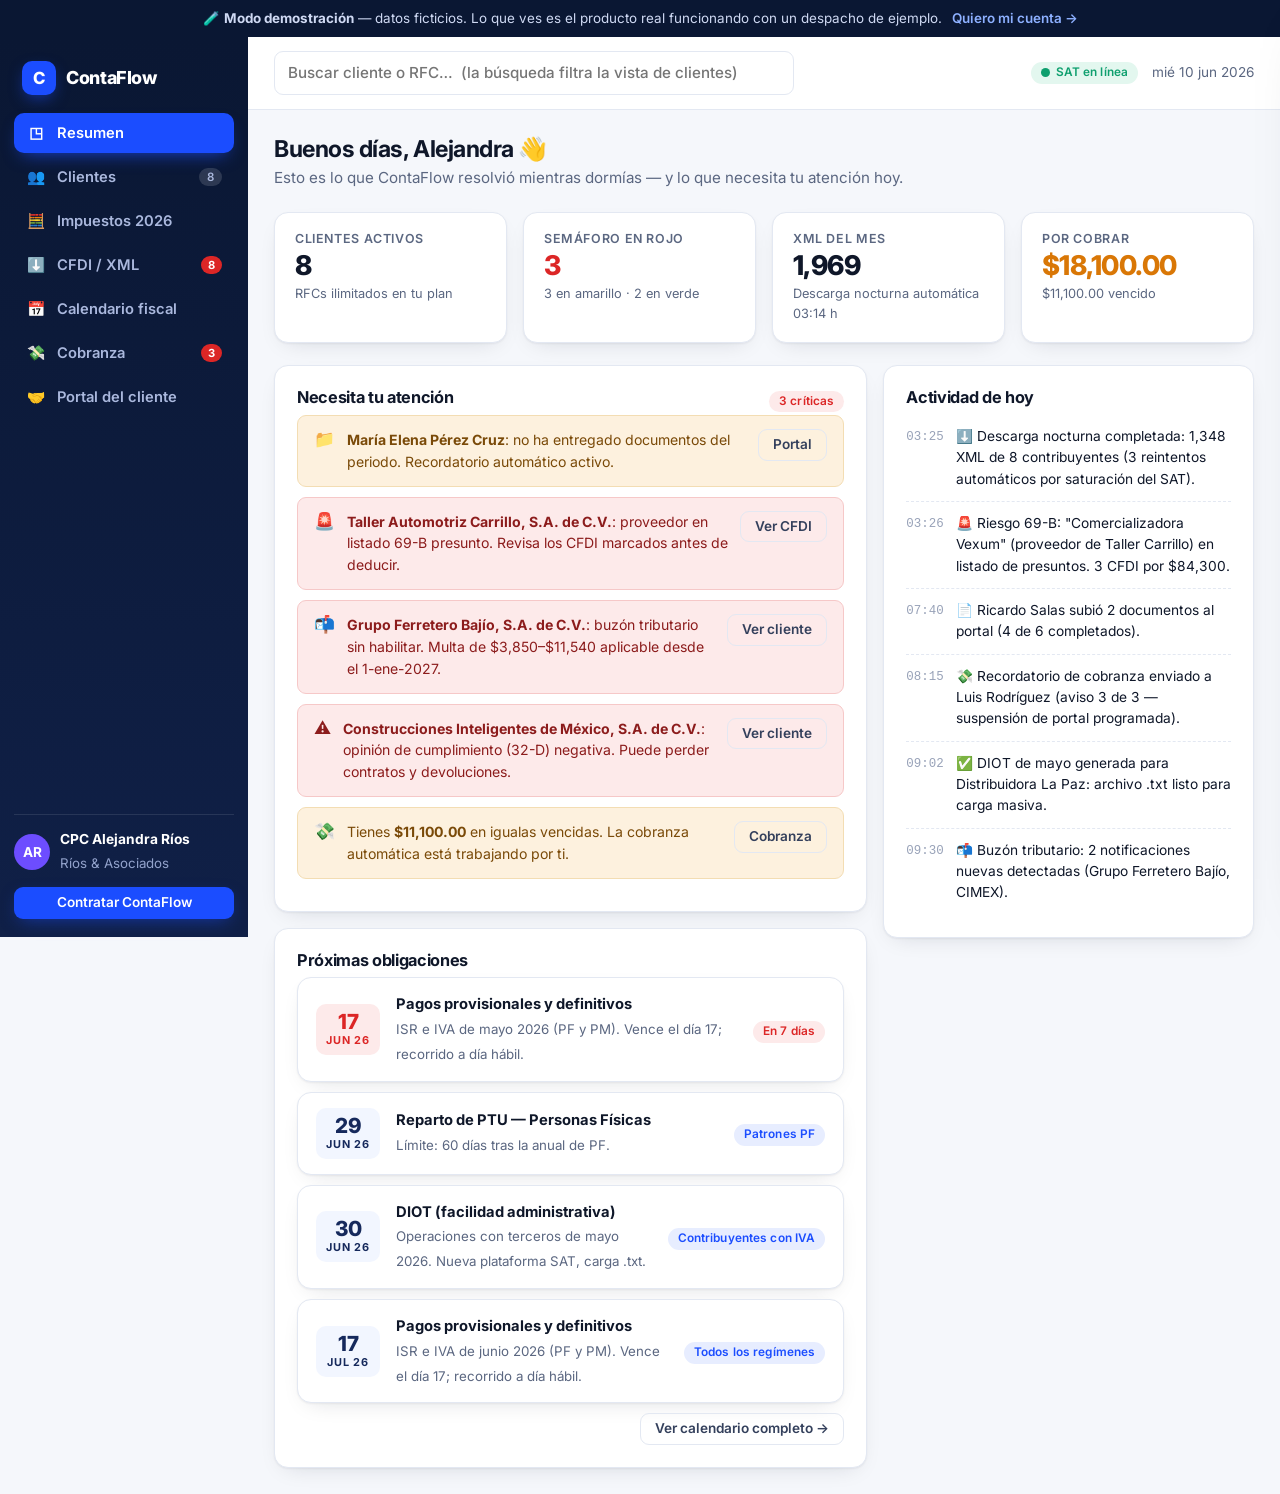
==== app.html @ 43b1e47c "ContaFlow: landing de venta + demo funcional del panel para despachos contables MX Investigación de " ====
<!DOCTYPE html>
<html lang="es-MX">
<head>
  <meta charset="UTF-8" />
  <meta name="viewport" content="width=device-width, initial-scale=1.0" />
  <title>ContaFlow — Panel del despacho (demo)</title>
  <meta name="description" content="Demo funcional del panel ContaFlow: semáforo fiscal multi-cliente, calculadora de impuestos 2026, monitor de CFDI, calendario fiscal y cobranza automática." />
  <link rel="preconnect" href="https://fonts.googleapis.com" />
  <link rel="preconnect" href="https://fonts.gstatic.com" crossorigin />
  <link href="https://fonts.googleapis.com/css2?family=Inter:wght@400;500;600;700;800&display=swap" rel="stylesheet" />
  <link rel="stylesheet" href="assets/css/base.css" />
  <link rel="stylesheet" href="assets/css/app.css" />
  <link rel="icon" href="data:image/svg+xml,<svg xmlns='http://www.w3.org/2000/svg' viewBox='0 0 100 100'><text y='0.9em' font-size='90'>📊</text></svg>" />
</head>
<body class="app-body">

  <div class="demo-banner">
    🧪 <strong>Modo demostración</strong> — datos ficticios. Lo que ves es el producto real funcionando con un despacho de ejemplo.
    <a href="index.html#precios">Quiero mi cuenta →</a>
  </div>

  <div class="app-shell">
    <!-- ============================ SIDEBAR ============================ -->
    <aside class="sidebar" id="sidebar">
      <a class="brand" href="index.html">
        <span class="brand-mark">C</span>
        <span class="brand-name">ContaFlow</span>
      </a>

      <nav class="side-nav" id="sideNav">
        <button class="nav-item active" data-view="resumen"><span class="nav-ico">◳</span> Resumen</button>
        <button class="nav-item" data-view="clientes"><span class="nav-ico">👥</span> Clientes <span class="nav-count" id="navClientes"></span></button>
        <button class="nav-item" data-view="impuestos"><span class="nav-ico">🧮</span> Impuestos 2026</button>
        <button class="nav-item" data-view="cfdi"><span class="nav-ico">⬇️</span> CFDI / XML <span class="nav-alert" id="navCfdiAlert"></span></button>
        <button class="nav-item" data-view="calendario"><span class="nav-ico">📅</span> Calendario fiscal</button>
        <button class="nav-item" data-view="cobranza"><span class="nav-ico">💸</span> Cobranza <span class="nav-alert" id="navCobranzaAlert"></span></button>
        <button class="nav-item" data-view="portal"><span class="nav-ico">🤝</span> Portal del cliente</button>
      </nav>

      <div class="side-foot">
        <div class="user-chip">
          <div class="avatar">AR</div>
          <div>
            <div class="strong" style="font-size:.86rem">CPC Alejandra Ríos</div>
            <small>Ríos &amp; Asociados</small>
          </div>
        </div>
        <a class="btn btn-primary btn-sm w100" href="index.html#precios" style="margin-top:12px">Contratar ContaFlow</a>
      </div>
    </aside>

    <!-- ============================ MAIN =============================== -->
    <div class="main-col">
      <header class="topbar">
        <button class="hamburger" id="hamburger" aria-label="Abrir menú">☰</button>
        <div class="search-wrap">
          <input class="input" id="globalSearch" type="search" placeholder="Buscar cliente o RFC…  (la búsqueda filtra la vista de clientes)" />
        </div>
        <div class="topbar-right">
          <span class="badge badge-ok"><span class="dot dot-ok"></span> SAT en línea</span>
          <span class="muted" style="font-size:.85rem">mié 10 jun 2026</span>
        </div>
      </header>

      <main class="view-host" id="viewHost">
        <!-- Las vistas se renderizan aquí con JS -->
      </main>
    </div>
  </div>

  <!-- ====================== MODAL: cliente nuevo/editar ================= -->
  <div class="overlay" id="overlay"></div>

  <div class="modal" id="clientModal" role="dialog" aria-modal="true" aria-labelledby="clientModalTitle">
    <div class="modal-head">
      <h3 id="clientModalTitle">Nuevo cliente</h3>
      <button class="x-btn" data-close>✕</button>
    </div>
    <form id="clientForm" novalidate>
      <input type="hidden" id="cId" />
      <label class="field"><span class="lbl">Nombre o razón social</span>
        <input class="input" id="cNombre" required placeholder="Ej. Comercial Pacífico, S.A. de C.V." />
      </label>
      <label class="field"><span class="lbl">RFC</span>
        <input class="input mono" id="cRfc" maxlength="13" placeholder="Ej. CPA200101AB1" style="text-transform:uppercase" />
        <span class="hint" id="rfcHint">Validamos estructura y fecha en tiempo real.</span>
      </label>
      <div class="grid" style="grid-template-columns:1fr 1fr">
        <label class="field"><span class="lbl">Régimen fiscal</span>
          <select class="input" id="cRegimen">
            <option>General de Ley PM</option>
            <option>RESICO PF</option>
            <option>RESICO PM</option>
            <option>Actividad Empresarial y Profesional</option>
            <option>Sueldos y salarios</option>
            <option>Arrendamiento</option>
            <option>Plataformas tecnológicas</option>
          </select>
        </label>
        <label class="field"><span class="lbl">Iguala mensual (MXN)</span>
          <input class="input" id="cIguala" type="number" min="0" step="100" value="2000" />
        </label>
      </div>
      <div class="grid" style="grid-template-columns:1fr 1fr">
        <label class="field"><span class="lbl">Correo</span>
          <input class="input" id="cEmail" type="email" placeholder="contacto@cliente.mx" />
        </label>
        <label class="field"><span class="lbl">Teléfono / WhatsApp</span>
          <input class="input" id="cTel" placeholder="55 0000 0000" />
        </label>
      </div>
      <div class="flex between" style="margin-top:6px">
        <small class="muted">Al guardar se programa la descarga de XML y los recordatorios.</small>
        <div class="flex">
          <button type="button" class="btn btn-ghost btn-sm" data-close>Cancelar</button>
          <button type="submit" class="btn btn-primary btn-sm">Guardar cliente</button>
        </div>
      </div>
    </form>
  </div>

  <!-- ====================== DRAWER: detalle de cliente ================== -->
  <aside class="drawer" id="clientDrawer" aria-label="Detalle del cliente"></aside>

  <div id="toasts" aria-live="polite"></div>

  <script src="assets/js/fiscal.js"></script>
  <script src="assets/js/data.js"></script>
  <script src="assets/js/app.js"></script>
</body>
</html>
---- assets/css/base.css ----
/* =========================================================================
   ContaFlow — Base: tokens, reset y componentes compartidos
   ========================================================================= */
:root {
  --navy-900: #0a1733;
  --navy-800: #102047;
  --navy-700: #16295c;
  --blue-600: #1b4dff;
  --blue-500: #2e62ff;
  --blue-100: #e7edff;
  --blue-50: #f2f6ff;
  --ink-900: #0f1729;
  --ink-700: #34405c;
  --ink-500: #5b6781;
  --ink-300: #98a2b8;
  --line: #e3e8f2;
  --bg: #f5f7fb;
  --card: #ffffff;
  --ok: #0e9f6e;
  --ok-bg: #e3f7ef;
  --warn: #d97706;
  --warn-bg: #fdf1de;
  --bad: #dc2626;
  --bad-bg: #fdeaea;
  --muted-bg: #eef1f7;
  --violet: #6d4dff;
  --radius: 14px;
  --radius-sm: 9px;
  --shadow: 0 1px 2px rgba(15, 23, 41, 0.05), 0 8px 24px -12px rgba(15, 23, 41, 0.18);
  --shadow-lg: 0 24px 60px -24px rgba(10, 23, 51, 0.35);
  --font: 'Inter', -apple-system, BlinkMacSystemFont, 'Segoe UI', Roboto,
    'Helvetica Neue', Arial, sans-serif;
  --mono: 'SFMono-Regular', ui-monospace, 'Cascadia Mono', Consolas, monospace;
}

*, *::before, *::after { box-sizing: border-box; }
html { scroll-behavior: smooth; }
body {
  margin: 0;
  font-family: var(--font);
  color: var(--ink-900);
  background: var(--bg);
  line-height: 1.55;
  -webkit-font-smoothing: antialiased;
  text-rendering: optimizeLegibility;
}
img { max-width: 100%; display: block; }
a { color: var(--blue-600); text-decoration: none; }
a:hover { text-decoration: underline; }
h1, h2, h3, h4 { line-height: 1.15; margin: 0 0 0.5em; letter-spacing: -0.02em; }
p { margin: 0 0 1em; }
small { color: var(--ink-500); }

/* ----------------------------- Botones --------------------------------- */
.btn {
  display: inline-flex;
  align-items: center;
  justify-content: center;
  gap: 8px;
  font: 600 0.95rem/1 var(--font);
  padding: 12px 20px;
  border-radius: var(--radius-sm);
  border: 1px solid transparent;
  cursor: pointer;
  transition: transform 0.06s ease, box-shadow 0.15s ease, background 0.15s ease;
  white-space: nowrap;
}
.btn:active { transform: translateY(1px); }
.btn-primary { background: var(--blue-600); color: #fff; box-shadow: 0 6px 18px -6px rgba(27, 77, 255, 0.55); }
.btn-primary:hover { background: var(--blue-500); text-decoration: none; }
.btn-dark { background: var(--navy-900); color: #fff; }
.btn-dark:hover { background: var(--navy-700); text-decoration: none; }
.btn-ghost { background: transparent; color: var(--ink-700); border-color: var(--line); }
.btn-ghost:hover { border-color: var(--ink-300); background: #fff; text-decoration: none; }
.btn-light { background: #fff; color: var(--navy-900); }
.btn-light:hover { text-decoration: none; background: var(--blue-50); }
.btn-sm { padding: 8px 14px; font-size: 0.85rem; }
.btn-danger { background: var(--bad); color: #fff; }
.btn[disabled] { opacity: 0.55; cursor: not-allowed; }

/* ----------------------------- Badges ----------------------------------- */
.badge {
  display: inline-flex;
  align-items: center;
  gap: 6px;
  font: 600 0.74rem/1 var(--font);
  padding: 5px 10px;
  border-radius: 999px;
  letter-spacing: 0.01em;
}
.badge-ok { background: var(--ok-bg); color: var(--ok); }
.badge-warn { background: var(--warn-bg); color: var(--warn); }
.badge-bad { background: var(--bad-bg); color: var(--bad); }
.badge-muted { background: var(--muted-bg); color: var(--ink-500); }
.badge-blue { background: var(--blue-100); color: var(--blue-600); }
.badge-violet { background: #efeaff; color: var(--violet); }

.dot { width: 9px; height: 9px; border-radius: 50%; display: inline-block; flex: none; }
.dot-ok { background: var(--ok); }
.dot-warn { background: var(--warn); }
.dot-bad { background: var(--bad); }
.dot-muted { background: var(--ink-300); }

/* ----------------------------- Tarjetas --------------------------------- */
.card {
  background: var(--card);
  border: 1px solid var(--line);
  border-radius: var(--radius);
  box-shadow: var(--shadow);
}
.card-pad { padding: 22px; }
.card h3 { font-size: 1.02rem; }

/* ----------------------------- Formularios ------------------------------ */
label.field { display: block; font: 600 0.82rem/1.3 var(--font); color: var(--ink-700); margin-bottom: 14px; }
label.field span.lbl { display: block; margin-bottom: 6px; }
.input, select.input, textarea.input {
  width: 100%;
  font: 500 0.95rem/1.3 var(--font);
  color: var(--ink-900);
  background: #fff;
  border: 1px solid var(--line);
  border-radius: var(--radius-sm);
  padding: 11px 13px;
  outline: none;
  transition: border 0.15s, box-shadow 0.15s;
}
.input:focus { border-color: var(--blue-600); box-shadow: 0 0 0 3px rgba(27, 77, 255, 0.14); }
.input.invalid { border-color: var(--bad); box-shadow: 0 0 0 3px rgba(220, 38, 38, 0.12); }
.hint { font: 500 0.78rem/1.4 var(--font); color: var(--ink-500); margin-top: 5px; }
.hint.error { color: var(--bad); }

/* ----------------------------- Tablas ----------------------------------- */
.table-wrap { overflow-x: auto; border-radius: var(--radius); }
table.tbl { width: 100%; border-collapse: collapse; font-size: 0.9rem; background: #fff; }
table.tbl th {
  text-align: left;
  font: 700 0.72rem/1.2 var(--font);
  text-transform: uppercase;
  letter-spacing: 0.06em;
  color: var(--ink-500);
  padding: 12px 14px;
  border-bottom: 1px solid var(--line);
  background: #fafbfe;
  white-space: nowrap;
}
table.tbl td { padding: 13px 14px; border-bottom: 1px solid var(--line); vertical-align: middle; }
table.tbl tr:last-child td { border-bottom: none; }
table.tbl tbody tr { transition: background 0.1s; }
table.tbl tbody tr:hover { background: var(--blue-50); }
.num { text-align: right; font-variant-numeric: tabular-nums; }

/* ----------------------------- Modal / Drawer --------------------------- */
.overlay {
  position: fixed; inset: 0; background: rgba(10, 23, 51, 0.45);
  backdrop-filter: blur(2px); z-index: 90; display: none;
}
.overlay.open { display: block; }
.modal {
  position: fixed; z-index: 100; top: 50%; left: 50%;
  transform: translate(-50%, -50%);
  width: min(560px, calc(100vw - 32px));
  max-height: min(86vh, 760px); overflow: auto;
  background: #fff; border-radius: var(--radius); box-shadow: var(--shadow-lg);
  padding: 26px; display: none;
}
.modal.open { display: block; }
.drawer {
  position: fixed; z-index: 100; top: 0; right: 0; bottom: 0;
  width: min(480px, 92vw); background: #fff; box-shadow: var(--shadow-lg);
  transform: translateX(105%); transition: transform 0.22s ease;
  overflow-y: auto; padding: 26px;
}
.drawer.open { transform: translateX(0); }
.modal-head { display: flex; justify-content: space-between; align-items: start; margin-bottom: 14px; }
.x-btn {
  border: none; background: var(--muted-bg); color: var(--ink-700);
  width: 32px; height: 32px; border-radius: 8px; font-size: 1rem;
  cursor: pointer; line-height: 1;
}
.x-btn:hover { background: var(--line); }

/* ----------------------------- Toast ------------------------------------ */
#toasts { position: fixed; bottom: 20px; right: 20px; z-index: 200; display: flex; flex-direction: column; gap: 10px; }
.toast {
  background: var(--navy-900); color: #fff; padding: 13px 18px;
  border-radius: var(--radius-sm); box-shadow: var(--shadow-lg);
  font: 500 0.88rem/1.4 var(--font); max-width: 380px;
  animation: toastIn 0.25s ease;
}
.toast.ok { border-left: 4px solid var(--ok); }
.toast.warn { border-left: 4px solid var(--warn); }
@keyframes toastIn { from { opacity: 0; transform: translateY(8px); } to { opacity: 1; transform: none; } }

/* ----------------------------- Utilidades ------------------------------- */
.flex { display: flex; gap: 12px; align-items: center; }
.between { justify-content: space-between; }
.wrap { flex-wrap: wrap; }
.grid { display: grid; gap: 16px; }
.mt0 { margin-top: 0; } .mb0 { margin-bottom: 0; }
.muted { color: var(--ink-500); }
.strong { font-weight: 700; }
.mono { font-family: var(--mono); font-size: 0.86em; }
.right { text-align: right; }
.center { text-align: center; }
.w100 { width: 100%; }
.clickable { cursor: pointer; }
.sr-only {
  position: absolute; width: 1px; height: 1px; padding: 0; margin: -1px;
  overflow: hidden; clip: rect(0 0 0 0); white-space: nowrap; border: 0;
}
---- assets/css/app.css ----
/* =========================================================================
   ContaFlow — Estilos del panel (app.html)
   ========================================================================= */

.app-body { background: var(--bg); }

.demo-banner {
  background: var(--navy-900);
  color: #cfd9f3;
  font-size: 0.84rem;
  text-align: center;
  padding: 8px 14px;
}
.demo-banner a { color: #8db0ff; font-weight: 600; margin-left: 6px; }

/* ------------------------------ Shell ----------------------------------- */
.app-shell { display: flex; min-height: calc(100vh - 37px); }

.sidebar {
  width: 248px;
  flex: none;
  background: linear-gradient(180deg, var(--navy-900), var(--navy-800));
  color: #c8d3ee;
  display: flex;
  flex-direction: column;
  padding: 18px 14px;
  position: sticky;
  top: 0;
  height: calc(100vh - 0px);
}
.brand { display: flex; align-items: center; gap: 10px; padding: 6px 8px 18px; }
.brand:hover { text-decoration: none; }
.brand-mark {
  width: 34px; height: 34px; border-radius: 10px;
  background: var(--blue-600); color: #fff;
  display: grid; place-items: center;
  font: 800 1.05rem var(--font);
  box-shadow: 0 6px 16px -4px rgba(27, 77, 255, 0.6);
}
.brand-name { font: 800 1.12rem var(--font); color: #fff; letter-spacing: -0.02em; }

.side-nav { display: flex; flex-direction: column; gap: 4px; flex: 1; }
.nav-item {
  display: flex; align-items: center; gap: 11px;
  background: none; border: none; cursor: pointer;
  color: #aab8dd; font: 600 0.92rem var(--font);
  padding: 11px 12px; border-radius: 10px; text-align: left;
  transition: background 0.12s, color 0.12s;
  width: 100%;
}
.nav-item:hover { background: rgba(255, 255, 255, 0.06); color: #fff; }
.nav-item.active { background: var(--blue-600); color: #fff; box-shadow: 0 8px 18px -8px rgba(27, 77, 255, 0.8); }
.nav-ico { width: 20px; text-align: center; font-style: normal; }
.nav-count {
  margin-left: auto; background: rgba(255, 255, 255, 0.14);
  font-size: 0.72rem; padding: 2px 8px; border-radius: 999px;
}
.nav-alert {
  margin-left: auto; background: var(--bad); color: #fff;
  font-size: 0.7rem; font-weight: 700; padding: 2px 7px; border-radius: 999px;
}
.nav-alert:empty, .nav-count:empty { display: none; }

.side-foot { border-top: 1px solid rgba(255, 255, 255, 0.1); padding-top: 14px; }
.user-chip { display: flex; gap: 10px; align-items: center; color: #fff; }
.user-chip small { color: #93a3cc; }
.avatar {
  width: 36px; height: 36px; border-radius: 50%;
  background: var(--violet); color: #fff;
  display: grid; place-items: center; font: 700 0.85rem var(--font);
}

/* ------------------------------ Topbar ---------------------------------- */
.main-col { flex: 1; min-width: 0; display: flex; flex-direction: column; }
.topbar {
  display: flex; align-items: center; gap: 16px;
  padding: 14px 26px; background: #fff; border-bottom: 1px solid var(--line);
  position: sticky; top: 0; z-index: 40;
}
.hamburger { display: none; border: none; background: none; font-size: 1.3rem; cursor: pointer; }
.search-wrap { flex: 1; max-width: 520px; }
.topbar-right { margin-left: auto; display: flex; gap: 14px; align-items: center; }

/* ------------------------------ Vistas ---------------------------------- */
.view-host { padding: 26px; max-width: 1240px; width: 100%; margin: 0 auto; }
.view-title { font-size: 1.45rem; margin-bottom: 4px; }
.view-sub { color: var(--ink-500); margin-bottom: 22px; font-size: 0.95rem; }

/* KPIs */
.kpi-grid { display: grid; grid-template-columns: repeat(auto-fit, minmax(210px, 1fr)); gap: 16px; margin-bottom: 22px; }
.kpi { padding: 18px 20px; }
.kpi .kpi-label { font: 600 0.78rem var(--font); color: var(--ink-500); text-transform: uppercase; letter-spacing: 0.05em; }
.kpi .kpi-value { font: 800 1.7rem/1.2 var(--font); letter-spacing: -0.02em; margin: 4px 0 2px; }
.kpi .kpi-foot { font-size: 0.8rem; color: var(--ink-500); }
.kpi.kpi-bad .kpi-value { color: var(--bad); }
.kpi.kpi-ok .kpi-value { color: var(--ok); }
.kpi.kpi-warn .kpi-value { color: var(--warn); }

.two-col { display: grid; grid-template-columns: 1.6fr 1fr; gap: 16px; align-items: start; }
@media (max-width: 980px) { .two-col { grid-template-columns: 1fr; } }

/* Alertas del resumen */
.alert-row {
  display: flex; gap: 12px; align-items: flex-start;
  padding: 13px 16px; border-radius: var(--radius-sm);
  font-size: 0.88rem; margin-bottom: 10px; border: 1px solid;
}
.alert-bad { background: var(--bad-bg); border-color: #f6c8c8; color: #8c1c1c; }
.alert-warn { background: var(--warn-bg); border-color: #f3ddb3; color: #7a4a08; }
.alert-info { background: var(--blue-50); border-color: #ccdaff; color: var(--navy-700); }
.alert-row .a-ico { font-size: 1.05rem; line-height: 1.3; }
.alert-row .btn { margin-left: auto; flex: none; }

/* Feed actividad */
.feed { list-style: none; margin: 0; padding: 0; }
.feed li { display: flex; gap: 12px; padding: 11px 0; border-bottom: 1px dashed var(--line); font-size: 0.86rem; }
.feed li:last-child { border-bottom: none; }
.feed .f-hora { color: var(--ink-300); font-family: var(--mono); font-size: 0.78rem; flex: none; padding-top: 2px; }

/* Semáforo */
.sem-cell { display: inline-flex; align-items: center; gap: 7px; font-size: 0.82rem; font-weight: 600; }

/* Toolbar de vistas */
.toolbar { display: flex; gap: 10px; align-items: center; flex-wrap: wrap; margin-bottom: 16px; }
.toolbar .input { width: auto; }
.chip-filter {
  border: 1px solid var(--line); background: #fff; border-radius: 999px;
  padding: 7px 14px; font: 600 0.82rem var(--font); color: var(--ink-700); cursor: pointer;
}
.chip-filter.active { background: var(--navy-900); border-color: var(--navy-900); color: #fff; }

/* ------------------------------ Calculadora ----------------------------- */
.calc-tabs { display: flex; gap: 8px; flex-wrap: wrap; margin-bottom: 18px; }
.calc-tab {
  border: 1px solid var(--line); background: #fff; cursor: pointer;
  padding: 10px 16px; border-radius: 10px; font: 600 0.88rem var(--font); color: var(--ink-700);
}
.calc-tab.active { background: var(--blue-600); border-color: var(--blue-600); color: #fff; }
.calc-grid { display: grid; grid-template-columns: 1fr 1.1fr; gap: 16px; align-items: start; }
@media (max-width: 900px) { .calc-grid { grid-template-columns: 1fr; } }
.papel { font-size: 0.9rem; }
.papel-row { display: flex; justify-content: space-between; gap: 18px; padding: 8px 2px; border-bottom: 1px dashed var(--line); }
.papel-row:last-child { border-bottom: none; }
.papel-row.total { font-weight: 800; font-size: 1.02rem; border-top: 2px solid var(--ink-900); margin-top: 6px; }
.resultado-hero { background: var(--navy-900); color: #fff; border-radius: var(--radius); padding: 18px 22px; margin-bottom: 14px; }
.resultado-hero .rh-label { color: #9fb0d8; font-size: 0.8rem; text-transform: uppercase; letter-spacing: 0.06em; font-weight: 700; }
.resultado-hero .rh-value { font: 800 2rem/1.2 var(--font); }
.tarifa-mini { font-size: 0.78rem; }
.tarifa-mini td, .tarifa-mini th { padding: 6px 8px; }
.tarifa-mini tr.hit td { background: var(--blue-100); font-weight: 700; }

/* ------------------------------ CFDI ------------------------------------ */
.robot-panel { background: linear-gradient(135deg, var(--navy-900), var(--navy-700)); color: #fff; border-radius: var(--radius); padding: 22px; margin-bottom: 18px; }
.robot-panel h3 { color: #fff; }
.progress-track { background: rgba(255, 255, 255, 0.15); border-radius: 999px; height: 12px; overflow: hidden; margin: 12px 0 8px; }
.progress-bar { background: linear-gradient(90deg, #38bdf8, #4ade80); height: 100%; width: 0%; border-radius: 999px; transition: width 0.18s ease; }
.robot-log {
  background: rgba(0, 0, 0, 0.32); border-radius: 10px; padding: 12px 14px;
  font-family: var(--mono); font-size: 0.76rem; line-height: 1.7; color: #b7e3ff;
  max-height: 150px; overflow-y: auto; margin-top: 10px;
}
.robot-log .ok { color: #6ee7a8; }
.robot-log .warn { color: #fcd34d; }

/* ------------------------------ Calendario ------------------------------ */
.cal-list { display: grid; gap: 10px; }
.cal-item { display: flex; gap: 16px; align-items: center; padding: 15px 18px; }
.cal-date {
  flex: none; width: 64px; text-align: center; border-radius: 10px;
  background: var(--blue-50); color: var(--navy-700); padding: 8px 4px;
}
.cal-date .d { font: 800 1.3rem/1 var(--font); }
.cal-date .m { font: 700 0.68rem var(--font); text-transform: uppercase; letter-spacing: 0.08em; }
.cal-item.past { opacity: 0.45; }
.cal-item.urgent .cal-date { background: var(--bad-bg); color: var(--bad); }

/* ------------------------------ Cobranza -------------------------------- */
.aging-grid { display: grid; grid-template-columns: repeat(auto-fit, minmax(160px, 1fr)); gap: 12px; margin-bottom: 18px; }
.aging-cell { padding: 14px 16px; border-radius: var(--radius-sm); border: 1px solid var(--line); background: #fff; }
.aging-cell .ag-label { font: 600 0.74rem var(--font); color: var(--ink-500); text-transform: uppercase; }
.aging-cell .ag-val { font: 800 1.25rem var(--font); }
.wa-preview {
  background: #e7fbe9; border: 1px solid #bfe8c5; border-radius: 14px 14px 14px 4px;
  padding: 14px 16px; font-size: 0.86rem; max-width: 430px; color: #143a1a;
}
.wa-preview .wa-meta { font-size: 0.7rem; color: #5c8462; text-align: right; margin-top: 6px; }

/* ------------------------------ Portal cliente -------------------------- */
.portal-frame {
  border: 1px solid var(--line); border-radius: var(--radius);
  overflow: hidden; background: #fff; max-width: 760px; margin: 0 auto;
  box-shadow: var(--shadow-lg);
}
.portal-top { background: var(--navy-900); color: #fff; padding: 14px 22px; display: flex; justify-content: space-between; align-items: center; }
.portal-body { padding: 22px; }
.upload-zone {
  border: 2px dashed var(--ink-300); border-radius: var(--radius-sm);
  padding: 26px; text-align: center; color: var(--ink-500);
  cursor: pointer; transition: border-color 0.15s, background 0.15s;
}
.upload-zone:hover, .upload-zone.drag { border-color: var(--blue-600); background: var(--blue-50); color: var(--blue-600); }
.doc-check { list-style: none; padding: 0; margin: 0; }
.doc-check li { display: flex; gap: 10px; align-items: center; padding: 9px 0; border-bottom: 1px dashed var(--line); font-size: 0.9rem; }

/* ------------------------------ Responsive ------------------------------ */
@media (max-width: 860px) {
  .sidebar {
    position: fixed; z-index: 80; left: 0; top: 0; bottom: 0;
    transform: translateX(-105%); transition: transform 0.2s ease; height: 100vh;
  }
  .sidebar.open { transform: none; }
  .hamburger { display: block; }
  .view-host { padding: 18px 14px; }
  .topbar { padding: 12px 14px; }
  .topbar-right .muted { display: none; }
}
@media print {
  .sidebar, .topbar, .demo-banner, .toolbar, .calc-tabs, #toasts { display: none !important; }
  .view-host { padding: 0; max-width: none; }
  body { background: #fff; }
  .card { box-shadow: none; }
}
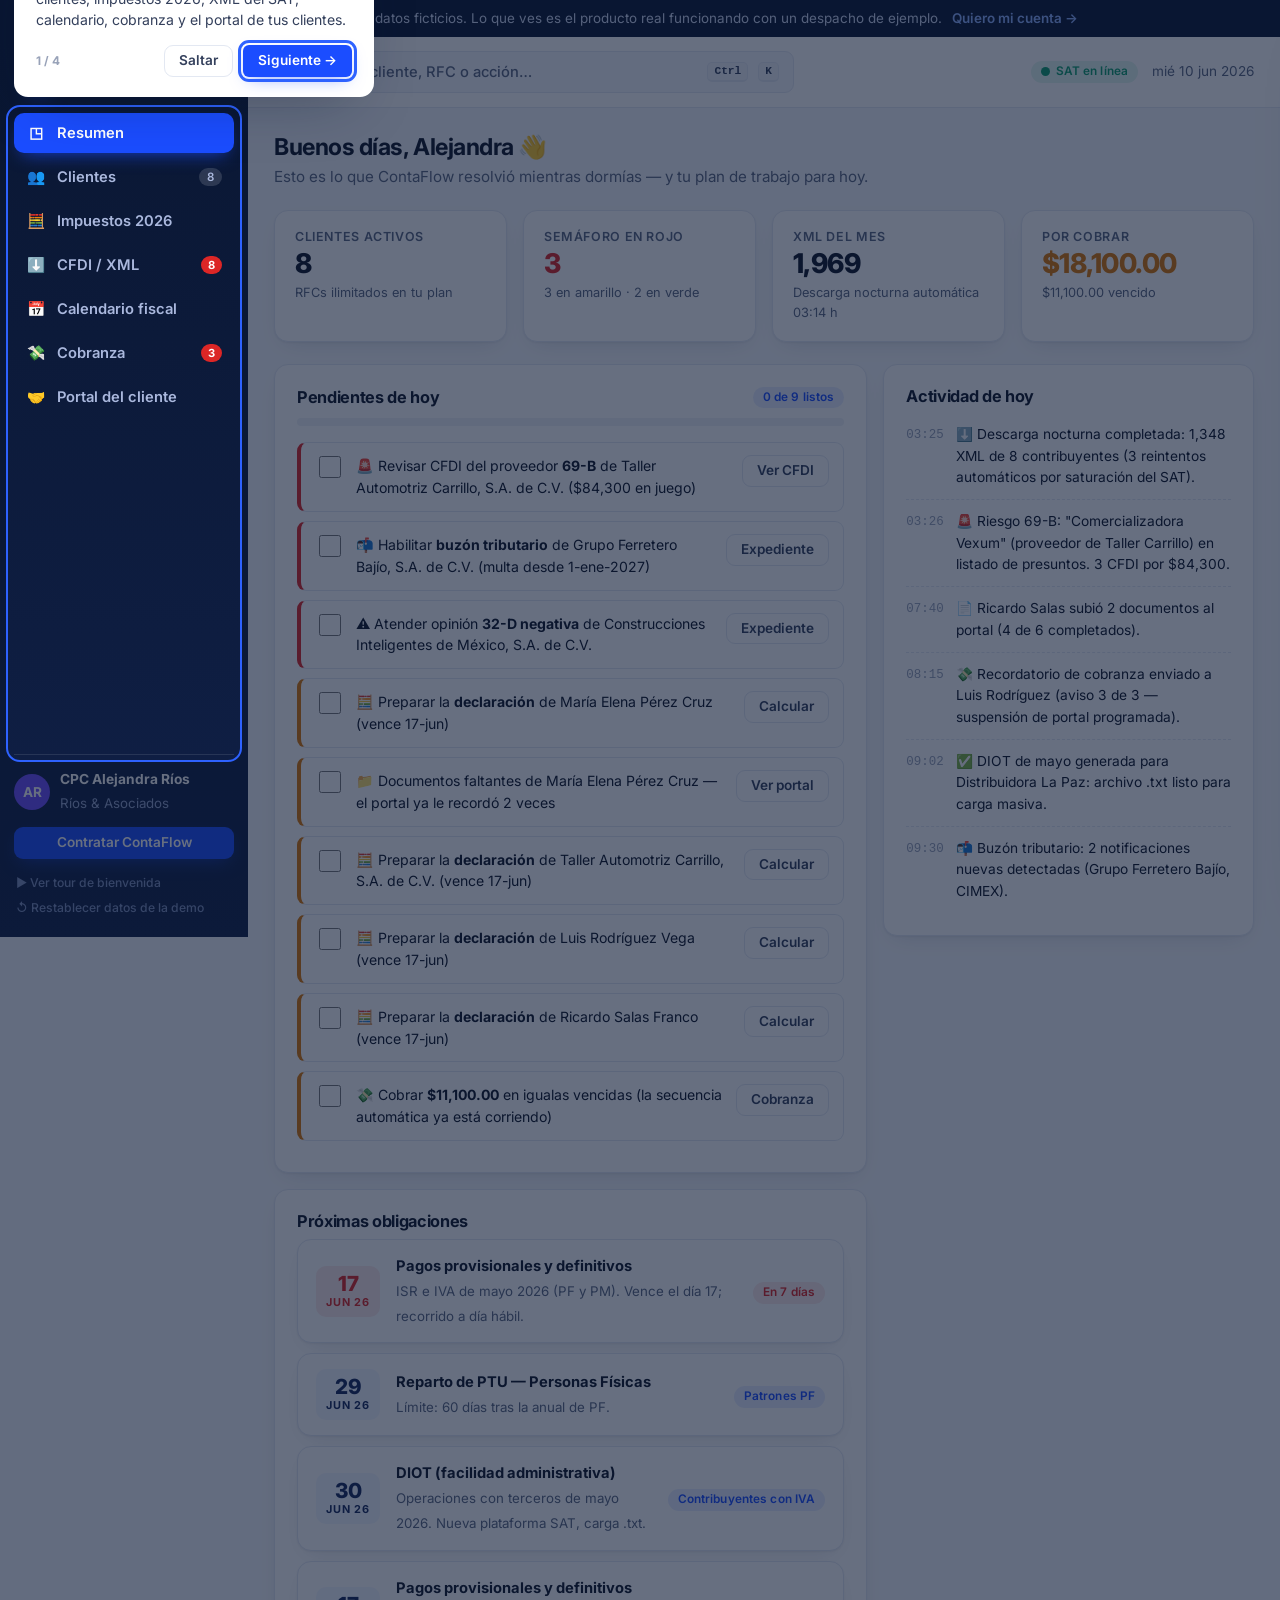
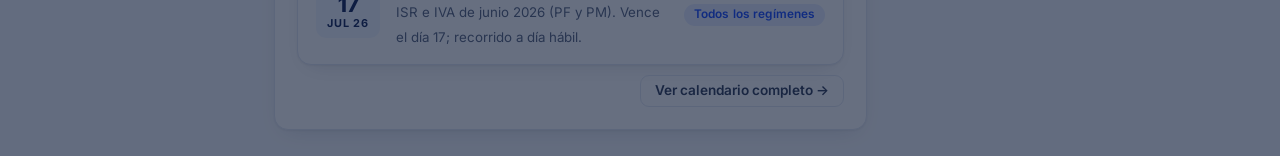
==== commit 64aa36f2: "Usabilidad: tour de bienvenida, paleta Ctrl+K, pendientes palomeables y más Capa completa de facilid" ====
--- a/app.html
+++ b/app.html
@@ -14,6 +14,8 @@
 </head>
 <body class="app-body">
 
+  <a class="skip-link" href="#viewHost">Saltar al contenido</a>
+
   <div class="demo-banner">
     🧪 <strong>Modo demostración</strong> — datos ficticios. Lo que ves es el producto real funcionando con un despacho de ejemplo.
     <a href="index.html#precios">Quiero mi cuenta →</a>
@@ -21,7 +23,7 @@
 
   <div class="app-shell">
     <!-- ============================ SIDEBAR ============================ -->
-    <aside class="sidebar" id="sidebar">
+    <aside class="sidebar" id="sidebar" aria-label="Navegación principal">
       <a class="brand" href="index.html">
         <span class="brand-mark">C</span>
         <span class="brand-name">ContaFlow</span>
@@ -39,34 +41,49 @@
 
       <div class="side-foot">
         <div class="user-chip">
-          <div class="avatar">AR</div>
+          <div class="avatar" aria-hidden="true">AR</div>
           <div>
             <div class="strong" style="font-size:.86rem">CPC Alejandra Ríos</div>
             <small>Ríos &amp; Asociados</small>
           </div>
         </div>
         <a class="btn btn-primary btn-sm w100" href="index.html#precios" style="margin-top:12px">Contratar ContaFlow</a>
+        <div class="side-links">
+          <button class="side-link" id="btnTour">▶ Ver tour de bienvenida</button>
+          <button class="side-link" id="btnReset">↺ Restablecer datos de la demo</button>
+        </div>
       </div>
     </aside>
 
     <!-- ============================ MAIN =============================== -->
     <div class="main-col">
       <header class="topbar">
-        <button class="hamburger" id="hamburger" aria-label="Abrir menú">☰</button>
-        <div class="search-wrap">
-          <input class="input" id="globalSearch" type="search" placeholder="Buscar cliente o RFC…  (la búsqueda filtra la vista de clientes)" />
-        </div>
+        <button class="hamburger" id="hamburger" aria-label="Abrir menú de navegación">☰</button>
+        <button class="palette-btn" id="paletteBtn" aria-label="Buscar cliente o acción">
+          <span aria-hidden="true">🔍</span>
+          <span class="palette-btn-txt">Buscar cliente, RFC o acción…</span>
+          <kbd>Ctrl</kbd><kbd>K</kbd>
+        </button>
         <div class="topbar-right">
           <span class="badge badge-ok"><span class="dot dot-ok"></span> SAT en línea</span>
           <span class="muted" style="font-size:.85rem">mié 10 jun 2026</span>
         </div>
       </header>
 
-      <main class="view-host" id="viewHost">
+      <main class="view-host" id="viewHost" tabindex="-1">
         <!-- Las vistas se renderizan aquí con JS -->
       </main>
     </div>
   </div>
+
+  <!-- ================== BARRA INFERIOR (móvil) ======================== -->
+  <nav class="bottom-nav" id="bottomNav" aria-label="Navegación rápida">
+    <button class="bn-item active" data-view="resumen"><span aria-hidden="true">◳</span>Resumen</button>
+    <button class="bn-item" data-view="clientes"><span aria-hidden="true">👥</span>Clientes</button>
+    <button class="bn-item" data-view="impuestos"><span aria-hidden="true">🧮</span>Impuestos</button>
+    <button class="bn-item" data-view="cfdi"><span aria-hidden="true">⬇️</span>CFDI</button>
+    <button class="bn-item" id="bnMore" aria-label="Más opciones"><span aria-hidden="true">☰</span>Más</button>
+  </nav>
 
   <!-- ====================== MODAL: cliente nuevo/editar ================= -->
   <div class="overlay" id="overlay"></div>
@@ -74,7 +91,7 @@
   <div class="modal" id="clientModal" role="dialog" aria-modal="true" aria-labelledby="clientModalTitle">
     <div class="modal-head">
       <h3 id="clientModalTitle">Nuevo cliente</h3>
-      <button class="x-btn" data-close>✕</button>
+      <button class="x-btn" data-close aria-label="Cerrar">✕</button>
     </div>
     <form id="clientForm" novalidate>
       <input type="hidden" id="cId" />
@@ -97,7 +114,7 @@
             <option>Plataformas tecnológicas</option>
           </select>
         </label>
-        <label class="field"><span class="lbl">Iguala mensual (MXN)</span>
+        <label class="field"><span class="lbl"><span class="term" data-tip="Honorarios fijos mensuales que cobras a este cliente">Iguala</span> mensual (MXN)</span>
           <input class="input" id="cIguala" type="number" min="0" step="100" value="2000" />
         </label>
       </div>
@@ -120,7 +137,22 @@
   </div>
 
   <!-- ====================== DRAWER: detalle de cliente ================== -->
-  <aside class="drawer" id="clientDrawer" aria-label="Detalle del cliente"></aside>
+  <aside class="drawer" id="clientDrawer" aria-label="Expediente del cliente"></aside>
+
+  <!-- ====================== PALETA DE COMANDOS (Ctrl+K) ================= -->
+  <div class="palette" id="palette" role="dialog" aria-modal="true" aria-label="Búsqueda y acciones rápidas" hidden>
+    <div class="palette-box">
+      <input class="palette-input" id="paletteInput" placeholder="Escribe un cliente, RFC o acción… (ej. “Carrillo”, “IVA”, “nuevo”)" autocomplete="off" spellcheck="false" aria-label="Buscar" />
+      <div class="palette-results" id="paletteResults" role="listbox"></div>
+      <div class="palette-foot"><kbd>↑</kbd><kbd>↓</kbd> navegar · <kbd>Enter</kbd> abrir · <kbd>Esc</kbd> cerrar</div>
+    </div>
+  </div>
+
+  <!-- ====================== TOUR DE BIENVENIDA ========================== -->
+  <div id="tour" hidden>
+    <div class="tour-ring" id="tourRing"></div>
+    <div class="tour-card" id="tourCard" role="dialog" aria-modal="true" aria-live="polite"></div>
+  </div>
 
   <div id="toasts" aria-live="polite"></div>
 
--- a/assets/css/base.css
+++ b/assets/css/base.css
@@ -209,3 +209,64 @@
   position: absolute; width: 1px; height: 1px; padding: 0; margin: -1px;
   overflow: hidden; clip: rect(0 0 0 0); white-space: nowrap; border: 0;
 }
+
+/* ----------------------------- Accesibilidad ---------------------------- */
+:focus-visible {
+  outline: 3px solid var(--blue-500);
+  outline-offset: 2px;
+  border-radius: 6px;
+}
+.skip-link {
+  position: absolute; left: 12px; top: -60px; z-index: 300;
+  background: var(--navy-900); color: #fff; font: 600 0.85rem var(--font);
+  padding: 10px 16px; border-radius: 0 0 10px 10px; transition: top 0.15s;
+}
+.skip-link:focus { top: 0; text-decoration: none; }
+
+kbd {
+  font: 600 0.7rem/1 var(--mono);
+  background: var(--muted-bg); color: var(--ink-700);
+  border: 1px solid var(--line); border-bottom-width: 2px;
+  border-radius: 5px; padding: 3px 6px;
+}
+
+@media (prefers-reduced-motion: reduce) {
+  *, *::before, *::after {
+    animation-duration: 0.01ms !important;
+    animation-iteration-count: 1 !important;
+    transition-duration: 0.01ms !important;
+  }
+  html { scroll-behavior: auto; }
+}
+
+/* ------------------- Tooltips de glosario (data-tip) -------------------- */
+.term {
+  border-bottom: 1.5px dotted var(--ink-300);
+  cursor: help;
+}
+[data-tip] { position: relative; }
+[data-tip]:hover::after, [data-tip]:focus-visible::after {
+  content: attr(data-tip);
+  position: absolute; z-index: 250;
+  bottom: calc(100% + 8px); left: 50%; transform: translateX(-50%);
+  width: max-content; max-width: 260px;
+  background: var(--navy-900); color: #e7edff;
+  font: 500 0.78rem/1.45 var(--font); text-transform: none; letter-spacing: 0;
+  padding: 9px 12px; border-radius: 9px; box-shadow: var(--shadow-lg);
+  white-space: normal; text-align: left; pointer-events: none;
+}
+[data-tip]:hover::before, [data-tip]:focus-visible::before {
+  content: ''; position: absolute; z-index: 250;
+  bottom: calc(100% + 3px); left: 50%; transform: translateX(-50%);
+  border: 5px solid transparent; border-top-color: var(--navy-900);
+  pointer-events: none;
+}
+
+/* Toast con botón de acción (Deshacer) */
+.toast { display: flex; align-items: center; gap: 14px; }
+.toast .toast-act {
+  border: 1px solid rgba(255, 255, 255, 0.35); background: none; color: #8db0ff;
+  font: 700 0.8rem var(--font); padding: 6px 12px; border-radius: 7px;
+  cursor: pointer; white-space: nowrap;
+}
+.toast .toast-act:hover { background: rgba(255, 255, 255, 0.1); }
--- a/assets/css/app.css
+++ b/assets/css/app.css
@@ -62,6 +62,12 @@
 .nav-alert:empty, .nav-count:empty { display: none; }
 
 .side-foot { border-top: 1px solid rgba(255, 255, 255, 0.1); padding-top: 14px; }
+.side-links { margin-top: 12px; display: grid; gap: 2px; }
+.side-link {
+  background: none; border: none; cursor: pointer; text-align: left;
+  color: #7e90bd; font: 500 0.76rem var(--font); padding: 4px 2px;
+}
+.side-link:hover { color: #fff; }
 .user-chip { display: flex; gap: 10px; align-items: center; color: #fff; }
 .user-chip small { color: #93a3cc; }
 .avatar {
@@ -78,8 +84,21 @@
   position: sticky; top: 0; z-index: 40;
 }
 .hamburger { display: none; border: none; background: none; font-size: 1.3rem; cursor: pointer; }
-.search-wrap { flex: 1; max-width: 520px; }
 .topbar-right { margin-left: auto; display: flex; gap: 14px; align-items: center; }
+
+/* Botón que abre la paleta de comandos */
+.palette-btn {
+  flex: 1; max-width: 520px;
+  display: flex; align-items: center; gap: 10px;
+  background: var(--bg); border: 1px solid var(--line); border-radius: var(--radius-sm);
+  padding: 10px 14px; cursor: pointer;
+  font: 500 0.92rem var(--font); color: var(--ink-500);
+  transition: border 0.15s, box-shadow 0.15s;
+}
+.palette-btn:hover { border-color: var(--ink-300); background: #fff; }
+.palette-btn kbd { margin-left: auto; }
+.palette-btn kbd + kbd { margin-left: 0; }
+.palette-btn-txt { overflow: hidden; text-overflow: ellipsis; white-space: nowrap; }
 
 /* ------------------------------ Vistas ---------------------------------- */
 .view-host { padding: 26px; max-width: 1240px; width: 100%; margin: 0 auto; }
@@ -202,6 +221,112 @@
 .doc-check { list-style: none; padding: 0; margin: 0; }
 .doc-check li { display: flex; gap: 10px; align-items: center; padding: 9px 0; border-bottom: 1px dashed var(--line); font-size: 0.9rem; }
 
+/* --------------------- Paleta de comandos (Ctrl+K) ---------------------- */
+.palette {
+  position: fixed; inset: 0; z-index: 130;
+  background: rgba(10, 23, 51, 0.5); backdrop-filter: blur(3px);
+  display: flex; justify-content: center; align-items: flex-start;
+  padding: 12vh 16px 16px;
+}
+.palette[hidden] { display: none; }
+.palette-box {
+  width: min(620px, 100%);
+  background: #fff; border-radius: 16px; box-shadow: var(--shadow-lg);
+  overflow: hidden;
+}
+.palette-input {
+  width: 100%; border: none; outline: none;
+  font: 500 1.05rem var(--font); color: var(--ink-900);
+  padding: 18px 20px; border-bottom: 1px solid var(--line);
+}
+.palette-results { max-height: 46vh; overflow-y: auto; padding: 8px; }
+.palette-item {
+  display: flex; align-items: center; gap: 12px; width: 100%;
+  background: none; border: none; cursor: pointer; text-align: left;
+  padding: 11px 12px; border-radius: 10px;
+  font: 500 0.92rem var(--font); color: var(--ink-900);
+}
+.palette-item .pi-ico { flex: none; width: 26px; text-align: center; }
+.palette-item .pi-sub { color: var(--ink-500); font-size: 0.78rem; display: block; }
+.palette-item .pi-kind { margin-left: auto; flex: none; }
+.palette-item.active, .palette-item:hover { background: var(--blue-50); }
+.palette-item.active { box-shadow: inset 0 0 0 1.5px var(--blue-600); }
+.palette-empty { padding: 22px; text-align: center; color: var(--ink-500); font-size: 0.9rem; }
+.palette-foot {
+  border-top: 1px solid var(--line); padding: 10px 18px;
+  font: 500 0.76rem var(--font); color: var(--ink-500);
+  display: flex; gap: 6px; align-items: center;
+}
+
+/* ------------------------- Tour de bienvenida --------------------------- */
+.tour-ring {
+  position: fixed; z-index: 150; pointer-events: none;
+  border-radius: 14px; border: 2.5px solid var(--blue-500);
+  box-shadow: 0 0 0 9999px rgba(10, 23, 51, 0.62);
+  transition: all 0.25s ease;
+}
+.tour-card {
+  position: fixed; z-index: 151;
+  width: min(360px, calc(100vw - 28px));
+  background: #fff; border-radius: 14px; box-shadow: var(--shadow-lg);
+  padding: 20px 22px;
+}
+.tour-card h4 { font-size: 1.02rem; margin-bottom: 6px; }
+.tour-card p { font-size: 0.88rem; color: var(--ink-700); margin-bottom: 14px; }
+.tour-card .tour-foot { display: flex; align-items: center; gap: 10px; }
+.tour-card .tour-step { font: 700 0.74rem var(--font); color: var(--ink-300); margin-right: auto; }
+
+/* --------------------- Pendientes de hoy (checklist) -------------------- */
+.todo-row {
+  display: flex; gap: 12px; align-items: flex-start;
+  padding: 12px 14px; border-radius: var(--radius-sm);
+  border: 1px solid var(--line); margin-bottom: 9px; background: #fff;
+  font-size: 0.88rem; transition: opacity 0.15s;
+}
+.todo-row.bad { border-left: 4px solid var(--bad); }
+.todo-row.warn { border-left: 4px solid var(--warn); }
+.todo-row.done { opacity: 0.5; }
+.todo-row.done .todo-txt { text-decoration: line-through; }
+.todo-check {
+  flex: none; width: 22px; height: 22px; margin-top: 1px;
+  accent-color: var(--ok); cursor: pointer;
+}
+.todo-row .btn { margin-left: auto; flex: none; }
+.todo-progress { height: 8px; background: var(--muted-bg); border-radius: 99px; overflow: hidden; margin: 10px 0 16px; }
+.todo-progress span { display: block; height: 100%; background: linear-gradient(90deg, var(--ok), #34d399); border-radius: 99px; transition: width 0.25s; }
+
+/* ------------------- Semáforo editable (expediente) --------------------- */
+.estatus-grid { display: grid; grid-template-columns: 1fr 1fr; gap: 8px; }
+.estatus-chip {
+  display: flex; align-items: center; justify-content: space-between; gap: 8px;
+  border: 1px solid var(--line); background: #fff; border-radius: 9px;
+  padding: 9px 12px; cursor: pointer; font: 600 0.82rem var(--font); color: var(--ink-700);
+  transition: border 0.12s, background 0.12s;
+}
+.estatus-chip:hover { border-color: var(--blue-500); background: var(--blue-50); }
+.estatus-chip .ec-flip { color: var(--ink-300); font-size: 0.9rem; }
+
+/* ------------------------ Calculadora: extras --------------------------- */
+.calc-cliente { margin-bottom: 16px; }
+.money-echo { display: block; min-height: 1.1em; color: var(--blue-600); font-weight: 700; }
+
+/* ------------------------ Barra inferior (móvil) ------------------------ */
+.bottom-nav {
+  display: none;
+  position: fixed; left: 0; right: 0; bottom: 0; z-index: 70;
+  background: #fff; border-top: 1px solid var(--line);
+  padding: 6px 8px calc(6px + env(safe-area-inset-bottom));
+  grid-template-columns: repeat(5, 1fr); gap: 4px;
+}
+.bn-item {
+  display: flex; flex-direction: column; align-items: center; gap: 3px;
+  background: none; border: none; cursor: pointer;
+  font: 600 0.64rem var(--font); color: var(--ink-500);
+  padding: 7px 2px; border-radius: 9px; min-height: 48px;
+}
+.bn-item span { font-size: 1.15rem; line-height: 1; }
+.bn-item.active { color: var(--blue-600); background: var(--blue-50); }
+
 /* ------------------------------ Responsive ------------------------------ */
 @media (max-width: 860px) {
   .sidebar {
@@ -210,9 +335,14 @@
   }
   .sidebar.open { transform: none; }
   .hamburger { display: block; }
-  .view-host { padding: 18px 14px; }
+  .view-host { padding: 18px 14px 86px; }
   .topbar { padding: 12px 14px; }
-  .topbar-right .muted { display: none; }
+  .topbar-right { display: none; }
+  .palette-btn kbd { display: none; }
+  .bottom-nav { display: grid; }
+  .estatus-grid { grid-template-columns: 1fr; }
+  .palette { padding-top: 8vh; }
+  .drawer { padding-bottom: 90px; }
 }
 @media print {
   .sidebar, .topbar, .demo-banner, .toolbar, .calc-tabs, #toasts { display: none !important; }
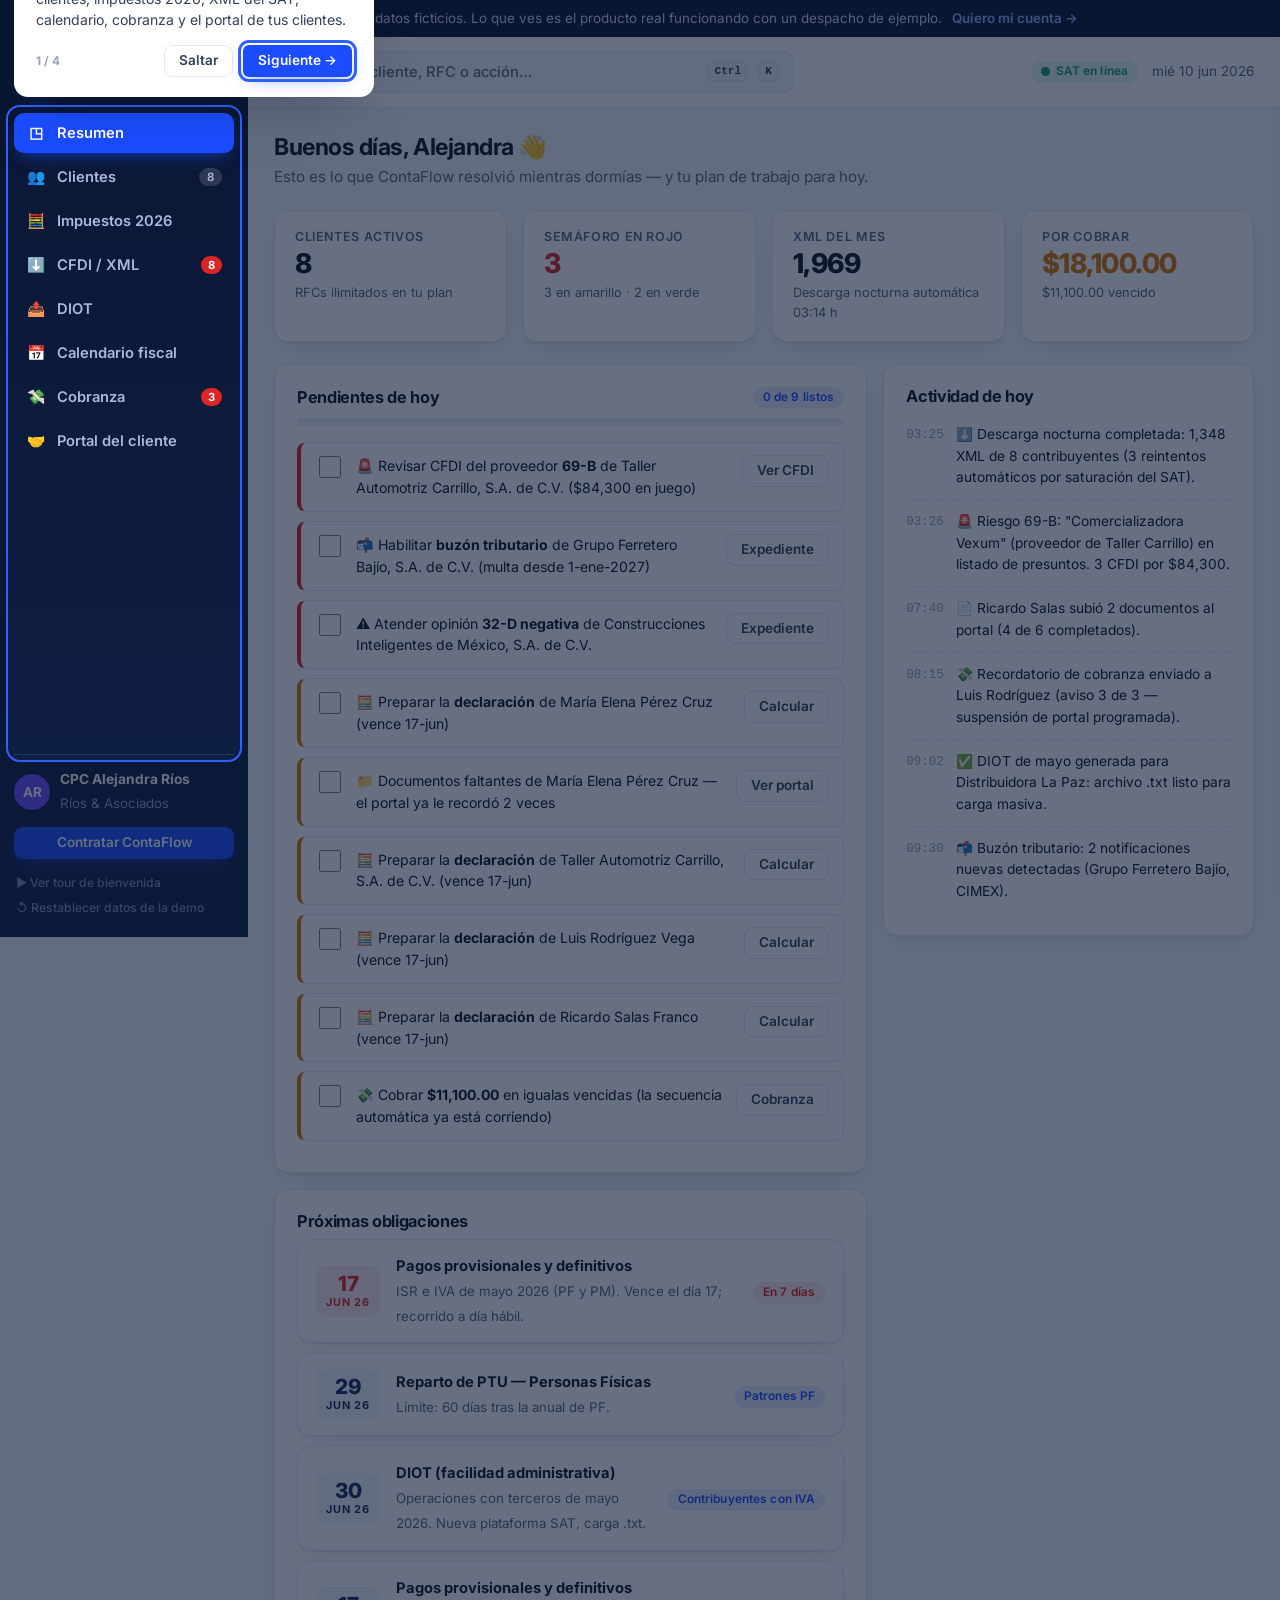
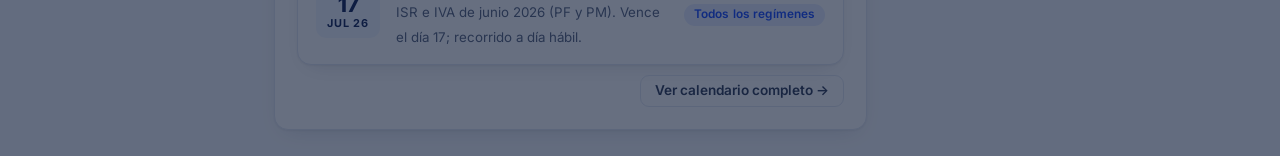
==== commit 7b4a23dd: "Fase 1: generador de DIOT con visor de cuadre (.txt 54 campos) - Nuevo módulo assets/js/diot.js: a p" ====
--- a/app.html
+++ b/app.html
@@ -34,6 +34,7 @@
         <button class="nav-item" data-view="clientes"><span class="nav-ico">👥</span> Clientes <span class="nav-count" id="navClientes"></span></button>
         <button class="nav-item" data-view="impuestos"><span class="nav-ico">🧮</span> Impuestos 2026</button>
         <button class="nav-item" data-view="cfdi"><span class="nav-ico">⬇️</span> CFDI / XML <span class="nav-alert" id="navCfdiAlert"></span></button>
+        <button class="nav-item" data-view="diot"><span class="nav-ico">📤</span> DIOT</button>
         <button class="nav-item" data-view="calendario"><span class="nav-ico">📅</span> Calendario fiscal</button>
         <button class="nav-item" data-view="cobranza"><span class="nav-ico">💸</span> Cobranza <span class="nav-alert" id="navCobranzaAlert"></span></button>
         <button class="nav-item" data-view="portal"><span class="nav-ico">🤝</span> Portal del cliente</button>
@@ -158,6 +159,8 @@
 
   <script src="assets/js/fiscal.js"></script>
   <script src="assets/js/data.js"></script>
+  <script src="assets/js/cfdi.js"></script>
+  <script src="assets/js/diot.js"></script>
   <script src="assets/js/app.js"></script>
 </body>
 </html>
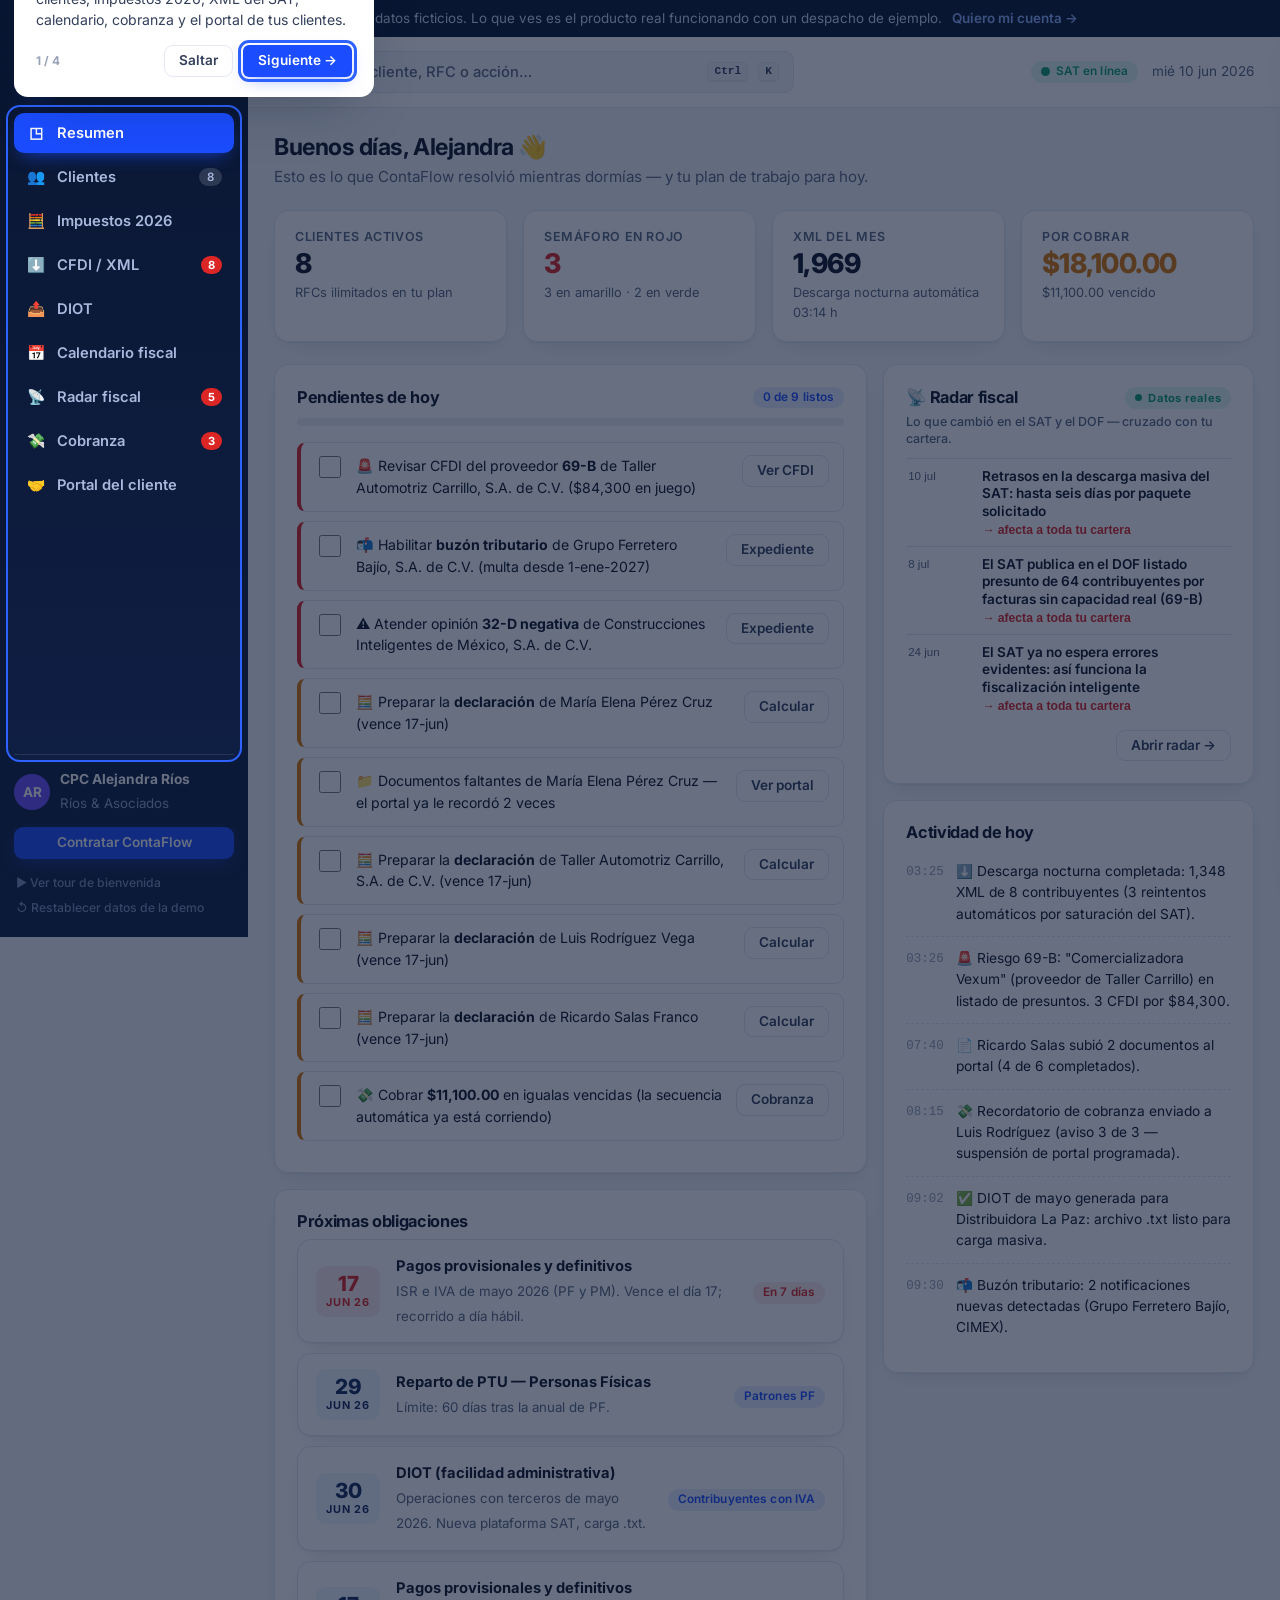
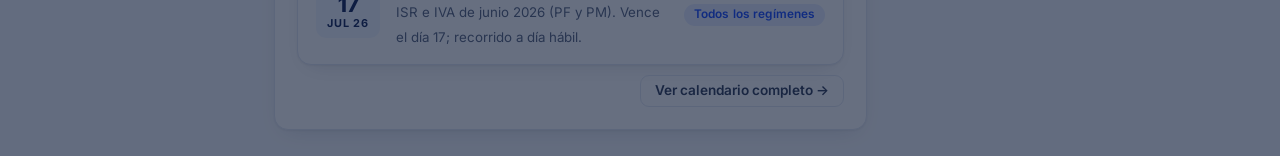
==== commit 7469303e: "Radar fiscal: noticias SAT/DOF/prensa cruzadas con la cartera Integra el módulo Radar Fiscal (desarr" ====
--- a/app.html
+++ b/app.html
@@ -36,6 +36,7 @@
         <button class="nav-item" data-view="cfdi"><span class="nav-ico">⬇️</span> CFDI / XML <span class="nav-alert" id="navCfdiAlert"></span></button>
         <button class="nav-item" data-view="diot"><span class="nav-ico">📤</span> DIOT</button>
         <button class="nav-item" data-view="calendario"><span class="nav-ico">📅</span> Calendario fiscal</button>
+        <button class="nav-item" data-view="radar"><span class="nav-ico">📡</span> Radar fiscal <span class="nav-alert" id="navRadarAlert"></span></button>
         <button class="nav-item" data-view="cobranza"><span class="nav-ico">💸</span> Cobranza <span class="nav-alert" id="navCobranzaAlert"></span></button>
         <button class="nav-item" data-view="portal"><span class="nav-ico">🤝</span> Portal del cliente</button>
       </nav>
@@ -161,6 +162,8 @@
   <script src="assets/js/data.js"></script>
   <script src="assets/js/cfdi.js"></script>
   <script src="assets/js/diot.js"></script>
+  <script src="assets/js/rep.js"></script>
+  <script src="assets/js/noticias.js"></script>
   <script src="assets/js/app.js"></script>
 </body>
 </html>
--- a/assets/css/app.css
+++ b/assets/css/app.css
@@ -350,3 +350,117 @@
   body { background: #fff; }
   .card { box-shadow: none; }
 }
+
+/* =========================================================================
+   RADAR FISCAL — noticias reales cruzadas con la cartera
+   ========================================================================= */
+.badge-live {
+  display: inline-flex; align-items: center; gap: 6px;
+  background: var(--ok-bg); color: var(--ok);
+  font: 700 0.7rem var(--font); letter-spacing: 0.02em;
+  padding: 4px 10px; border-radius: 999px; vertical-align: middle;
+}
+.dot-live { width: 7px; height: 7px; border-radius: 50%; background: var(--ok); animation: radar-pulse 1.8s ease-in-out infinite; }
+@keyframes radar-pulse { 0%, 100% { opacity: 1; transform: scale(1); } 50% { opacity: 0.45; transform: scale(0.8); } }
+@media (prefers-reduced-motion: reduce) { .dot-live { animation: none; } }
+
+.radar-acciones { display: flex; flex-direction: column; align-items: flex-end; gap: 5px; }
+
+.radar-filtros { margin-bottom: 18px; display: grid; gap: 12px; }
+.radar-chips { display: flex; flex-wrap: wrap; gap: 8px; }
+.radar-controles { display: flex; flex-wrap: wrap; gap: 10px; align-items: center; }
+.radar-controles .input { flex: 1; min-width: 180px; max-width: 340px; }
+.radar-controles select.input { flex: none; width: auto; }
+.radar-noleidas { display: inline-flex; align-items: center; gap: 7px; font: 500 0.86rem var(--font); color: var(--ink-700); cursor: pointer; white-space: nowrap; }
+
+.radar-hero-head { display: flex; align-items: baseline; gap: 10px; margin: 4px 0 10px; }
+.radar-hero { display: grid; grid-template-columns: repeat(auto-fit, minmax(280px, 1fr)); gap: 14px; margin-bottom: 20px; }
+
+.radar-lista { display: grid; gap: 12px; }
+
+.radar-card {
+  background: var(--card); border: 1px solid var(--line);
+  border-left: 4px solid var(--ink-300);
+  border-radius: var(--radius); box-shadow: var(--shadow);
+  padding: 16px 18px; transition: opacity 0.15s;
+}
+.radar-card.imp-alto { border-left-color: var(--bad); }
+.radar-card.imp-medio { border-left-color: var(--warn); }
+.radar-card.imp-info { border-left-color: var(--ink-300); }
+.radar-card.destacada { background: linear-gradient(180deg, #fff, var(--bad-bg) 240%); }
+.radar-card.leida { opacity: 0.55; }
+.radar-card.leida:hover { opacity: 0.85; }
+
+.radar-top { display: flex; align-items: center; gap: 10px; flex-wrap: wrap; margin-bottom: 6px; }
+.radar-fuente { font: 700 0.72rem var(--font); text-transform: uppercase; letter-spacing: 0.05em; color: var(--blue-600); }
+.radar-fecha { font-size: 0.78rem; color: var(--ink-500); }
+.imp-badge { font: 700 0.68rem var(--font); padding: 3px 9px; border-radius: 999px; letter-spacing: 0.02em; }
+.imp-badge-alto { background: var(--bad-bg); color: var(--bad); }
+.imp-badge-medio { background: var(--warn-bg); color: var(--warn); }
+.imp-badge-info { background: var(--muted-bg); color: var(--ink-500); }
+.radar-leida-btn {
+  margin-left: auto; border: 1px solid var(--line); background: #fff;
+  border-radius: 8px; width: 30px; height: 28px; cursor: pointer;
+  color: var(--ink-500); font-size: 0.9rem; line-height: 1;
+  transition: background 0.12s, color 0.12s, border-color 0.12s;
+}
+.radar-leida-btn:hover { background: var(--ok-bg); color: var(--ok); border-color: var(--ok); }
+
+.radar-titulo { font-size: 1.02rem; margin: 0 0 4px; line-height: 1.35; }
+.radar-titulo a { color: var(--ink-900); }
+.radar-titulo a:hover { color: var(--blue-600); text-decoration: none; }
+.radar-titulo .ext { font-size: 0.8em; color: var(--ink-300); }
+.radar-resumen { font-size: 0.9rem; color: var(--ink-700); margin: 0 0 10px; }
+
+.radar-pie { display: flex; flex-wrap: wrap; gap: 8px; align-items: center; }
+.radar-tema-chip {
+  border: 1px solid var(--line); background: var(--blue-50); color: var(--ink-700);
+  font: 600 0.72rem var(--font); padding: 4px 10px; border-radius: 999px; cursor: pointer;
+  transition: border-color 0.12s, background 0.12s;
+}
+.radar-tema-chip:hover { border-color: var(--blue-600); background: var(--blue-100); }
+
+.radar-af-btn {
+  margin-left: auto; display: inline-flex; align-items: center; gap: 8px;
+  border: 1px dashed var(--ink-300); background: #fff; border-radius: 999px;
+  font: 600 0.78rem var(--font); color: var(--ink-700); padding: 5px 12px; cursor: pointer;
+  transition: border-color 0.12s, background 0.12s;
+}
+.radar-af-btn:hover { border-color: var(--blue-600); color: var(--blue-600); }
+.radar-af-btn.peligro { border-color: var(--bad); color: var(--bad); border-style: solid; background: var(--bad-bg); }
+.radar-urgente { font: 700 0.72rem var(--font); color: var(--bad); }
+
+.radar-afectados {
+  display: flex; flex-wrap: wrap; gap: 8px; align-items: center;
+  margin-top: 12px; padding-top: 12px; border-top: 1px dashed var(--line);
+}
+.radar-af-chip {
+  display: inline-flex; align-items: baseline; gap: 6px;
+  border: 1px solid var(--line); background: var(--bg); border-radius: 9px;
+  font: 600 0.78rem var(--font); color: var(--ink-900); padding: 6px 11px; cursor: pointer;
+  transition: border-color 0.12s, background 0.12s;
+}
+.radar-af-chip small { color: var(--ink-500); font-weight: 500; }
+.radar-af-chip:hover { border-color: var(--blue-600); background: var(--blue-50); }
+.radar-af-chip.chip-peligro { border-color: var(--bad); background: var(--bad-bg); }
+.radar-afectados .w100 { flex-basis: 100%; }
+
+.radar-vacio { padding: 42px 20px; }
+
+/* Mini-radar en el Resumen */
+.radar-mini-item {
+  display: grid; grid-template-columns: 64px 1fr; gap: 2px 10px;
+  width: 100%; text-align: left; background: none; cursor: pointer;
+  border: none; border-top: 1px solid var(--line); padding: 9px 2px;
+}
+.radar-mini-item:hover .rmi-titulo { color: var(--blue-600); }
+.rmi-fecha { font-size: 0.72rem; color: var(--ink-500); grid-row: span 2; padding-top: 2px; }
+.rmi-titulo { font: 600 0.85rem/1.3 var(--font); color: var(--ink-900); }
+.rmi-alcance { font-size: 0.76rem; color: var(--bad); font-weight: 600; }
+
+@media (max-width: 860px) {
+  .radar-acciones { align-items: flex-start; }
+  .radar-hero { grid-template-columns: 1fr; }
+  .radar-af-btn { margin-left: 0; }
+  .radar-controles .input { max-width: none; }
+}
